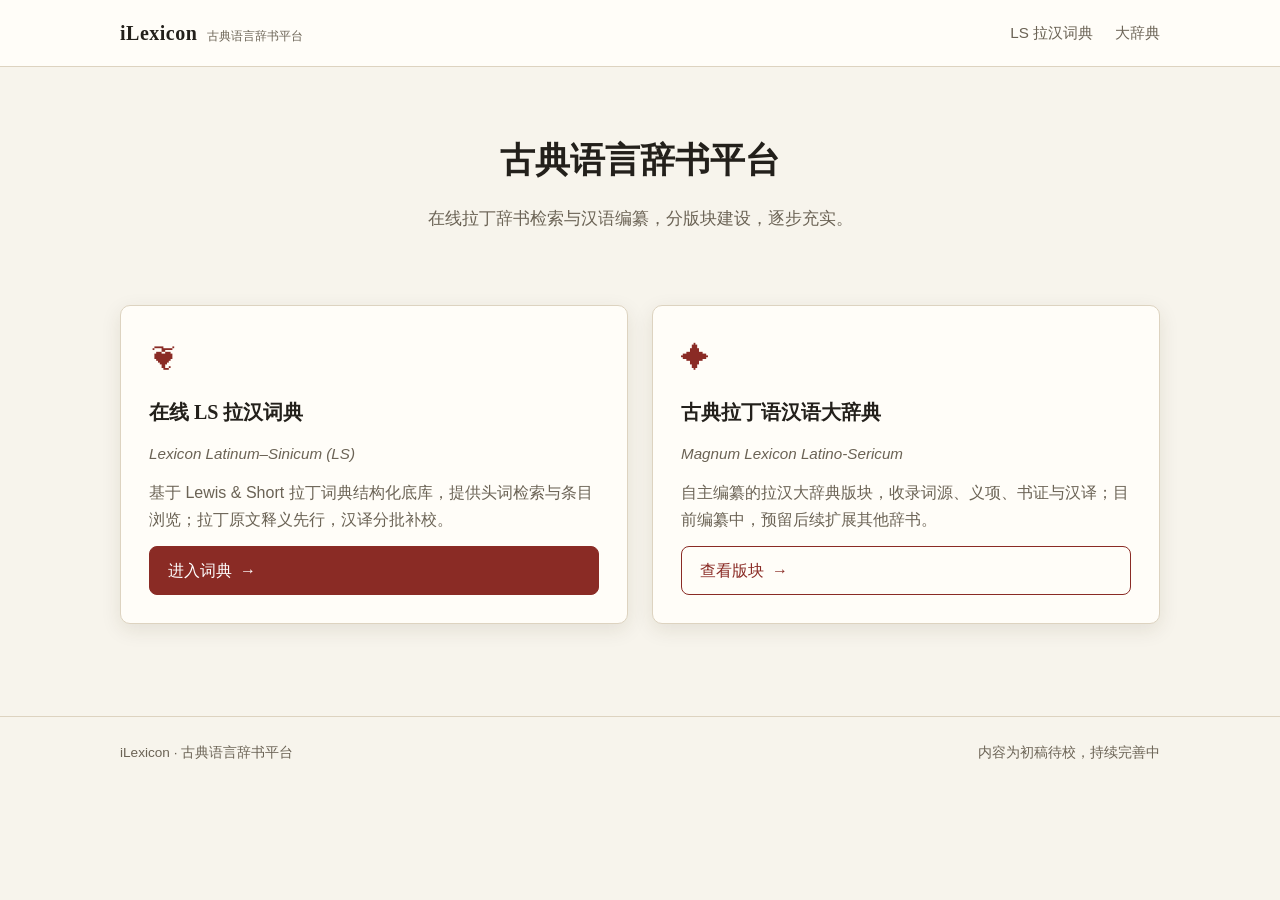
==== index.html @ 72907d19 "iLexicon static site: LS dictionary + Magnum placeholder" ====
<!DOCTYPE html>
<html lang="zh-CN">
<head>
    <meta charset="UTF-8">
    <meta name="viewport" content="width=device-width, initial-scale=1.0">
    <title>iLexicon | 古典语言辞书平台</title>
    <link rel="stylesheet" href="assets/css/style.css">
    <link rel="preconnect" href="https://fonts.googleapis.com">
</head>
<body>
    <nav class="navbar">
        <div class="nav-container">
            <a href="index.html" class="logo-link">
                <span class="logo-text">iLexicon</span>
                <span class="logo-sub">古典语言辞书平台</span>
            </a>
            <div class="nav-menu">
                <a href="ls.html" class="nav-link">LS 拉汉词典</a>
                <a href="magnum.html" class="nav-link">大辞典</a>
            </div>
        </div>
    </nav>

    <header class="hero">
        <div class="container">
            <h1 class="hero-title">古典语言辞书平台</h1>
            <p class="hero-sub">在线拉丁辞书检索与汉语编纂，分版块建设，逐步充实。</p>
        </div>
    </header>

    <main class="container">
        <section class="section">
            <div class="grid">
                <!-- 版块一：在线 LS 拉汉词典 -->
                <div class="card">
                    <div class="card-icon">❦</div>
                    <h2 class="card-title">在线 LS 拉汉词典</h2>
                    <div class="card-title-latin">Lexicon Latinum–Sinicum (LS)</div>
                    <p class="card-brief">基于 Lewis &amp; Short 拉丁词典结构化底库，提供头词检索与条目浏览；拉丁原文释义先行，汉译分批补校。</p>
                    <a href="ls.html" class="btn btn-primary">进入词典 <span>→</span></a>
                </div>

                <!-- 版块二：古典拉丁语汉语大辞典 -->
                <div class="card">
                    <div class="card-icon">✦</div>
                    <h2 class="card-title">古典拉丁语汉语大辞典</h2>
                    <div class="card-title-latin">Magnum Lexicon Latino-Sericum</div>
                    <p class="card-brief">自主编纂的拉汉大辞典版块，收录词源、义项、书证与汉译；目前编纂中，预留后续扩展其他辞书。</p>
                    <a href="magnum.html" class="btn btn-outline">查看版块 <span>→</span></a>
                </div>
            </div>
        </section>
    </main>

    <footer>
        <div class="container footer-inner">
            <span>iLexicon · 古典语言辞书平台</span>
            <span>内容为初稿待校，持续完善中</span>
        </div>
    </footer>
</body>
</html>
---- assets/css/style.css ----
:root {
    --bg: #f7f4ec;
    --bg-card: #fffdf8;
    --ink: #23201b;
    --ink-light: #6b6355;
    --border: #ddd3c0;
    --primary: #8a2b25;
    --primary-dark: #6d1f1a;
    --accent: #b98a3e;
    --radius: 10px;
    --shadow: 0 6px 20px rgba(60, 45, 20, 0.10);
    --serif: 'Noto Serif SC', 'Songti SC', Georgia, serif;
    --sans: 'Noto Sans SC', 'PingFang SC', sans-serif;
}

* { box-sizing: border-box; margin: 0; padding: 0; }

body {
    background: var(--bg);
    color: var(--ink);
    font-family: var(--sans);
    line-height: 1.7;
}

.container { max-width: 1080px; margin: 0 auto; padding: 0 20px; }

/* 顶部导航 */
.navbar {
    background: var(--bg-card);
    border-bottom: 1px solid var(--border);
    position: sticky; top: 0; z-index: 20;
}
.nav-container {
    display: flex; align-items: center; justify-content: space-between;
    padding: 16px 20px; max-width: 1080px; margin: 0 auto;
}
.logo-link { display: flex; align-items: baseline; gap: 10px; text-decoration: none; color: var(--ink); }
.logo-text { font-family: var(--serif); font-size: 1.25rem; font-weight: 700; letter-spacing: 0.5px; }
.logo-sub { font-size: 0.78rem; color: var(--ink-light); }
.nav-menu { display: flex; gap: 22px; }
.nav-link { text-decoration: none; color: var(--ink-light); font-size: 0.95rem; }
.nav-link:hover, .nav-link.active { color: var(--primary); }

/* 英雄区 */
.hero { padding: 64px 0 40px; text-align: center; }
.hero-title { font-family: var(--serif); font-size: 2.2rem; margin-bottom: 14px; }
.hero-sub { color: var(--ink-light); font-size: 1.05rem; max-width: 640px; margin: 0 auto; }

/* 版块卡片 */
.section { padding: 32px 0; }
.section-title { font-family: var(--serif); font-size: 1.4rem; margin-bottom: 24px; text-align: center; }
.grid { display: grid; grid-template-columns: repeat(2, 1fr); gap: 24px; }
.card {
    background: var(--bg-card); border: 1px solid var(--border);
    border-radius: var(--radius); padding: 28px; box-shadow: var(--shadow);
    display: flex; flex-direction: column; gap: 12px;
}
.card-icon { font-size: 1.8rem; color: var(--primary); }
.card-title { font-family: var(--serif); font-size: 1.25rem; }
.card-title-latin { font-style: italic; color: var(--ink-light); font-size: 0.95rem; }
.card-brief { color: var(--ink-light); flex-grow: 1; }
.btn {
    display: inline-flex; align-items: center; gap: 8px;
    padding: 10px 18px; border-radius: 8px; text-decoration: none;
    font-weight: 500; border: 1px solid var(--primary);
}
.btn-primary { background: var(--primary); color: #fff; }
.btn-primary:hover { background: var(--primary-dark); }
.btn-outline { background: transparent; color: var(--primary); }
.btn-outline:hover { background: rgba(138, 43, 37, 0.08); }

/* 词典页 */
.toolbar { display: flex; gap: 12px; flex-wrap: wrap; margin: 24px 0; align-items: center; }
.search-box {
    flex: 1; min-width: 220px; padding: 12px 16px; font-size: 1rem;
    border: 1px solid var(--border); border-radius: 8px; background: var(--bg-card);
}
.search-box:focus { outline: none; border-color: var(--primary); }
.alpha-bar { display: flex; flex-wrap: wrap; gap: 6px; margin-bottom: 18px; }
.alpha-bar button {
    width: 38px; height: 38px; border: 1px solid var(--border); background: var(--bg-card);
    border-radius: 8px; cursor: pointer; font-family: var(--serif);
}
.alpha-bar button.active, .alpha-bar button:hover { background: var(--primary); color: #fff; border-color: var(--primary); }
.result-meta { color: var(--ink-light); font-size: 0.9rem; margin-bottom: 12px; }
.result-list { display: grid; gap: 10px; }
.result-item {
    background: var(--bg-card); border: 1px solid var(--border); border-radius: 8px;
    padding: 14px 18px; cursor: pointer; display: flex; justify-content: space-between; gap: 12px;
}
.result-item:hover { border-color: var(--primary); }
.result-head { font-family: var(--serif); font-weight: 700; }
.result-pos { color: var(--accent); font-size: 0.85rem; }

/* 详情 */
.detail {
    background: var(--bg-card); border: 1px solid var(--border); border-radius: var(--radius);
    padding: 28px; margin-top: 20px;
}
.detail-head { display: flex; align-items: baseline; gap: 14px; flex-wrap: wrap; margin-bottom: 10px; }
.detail-title { font-family: var(--serif); font-size: 1.6rem; }
.detail-pos { color: var(--accent); font-style: italic; }
.detail-etym { color: var(--ink-light); font-size: 0.92rem; margin-bottom: 16px; }
.detail-body { white-space: pre-wrap; }
.detail-body h4 { font-family: var(--serif); margin: 14px 0 6px; }
.zh-block { border-left: 3px solid var(--accent); padding-left: 14px; margin: 12px 0; }
.tag { display: inline-block; font-size: 0.75rem; color: var(--ink-light); border: 1px solid var(--border); border-radius: 6px; padding: 2px 8px; }
.pending { color: var(--ink-light); font-style: italic; }

footer { margin-top: 60px; border-top: 1px solid var(--border); padding: 24px 0; color: var(--ink-light); font-size: 0.85rem; }
.footer-inner { display: flex; justify-content: space-between; flex-wrap: wrap; gap: 10px; }

@media (max-width: 720px) {
    .grid { grid-template-columns: 1fr; }
    .hero-title { font-size: 1.6rem; }
    .nav-menu { gap: 14px; }
}
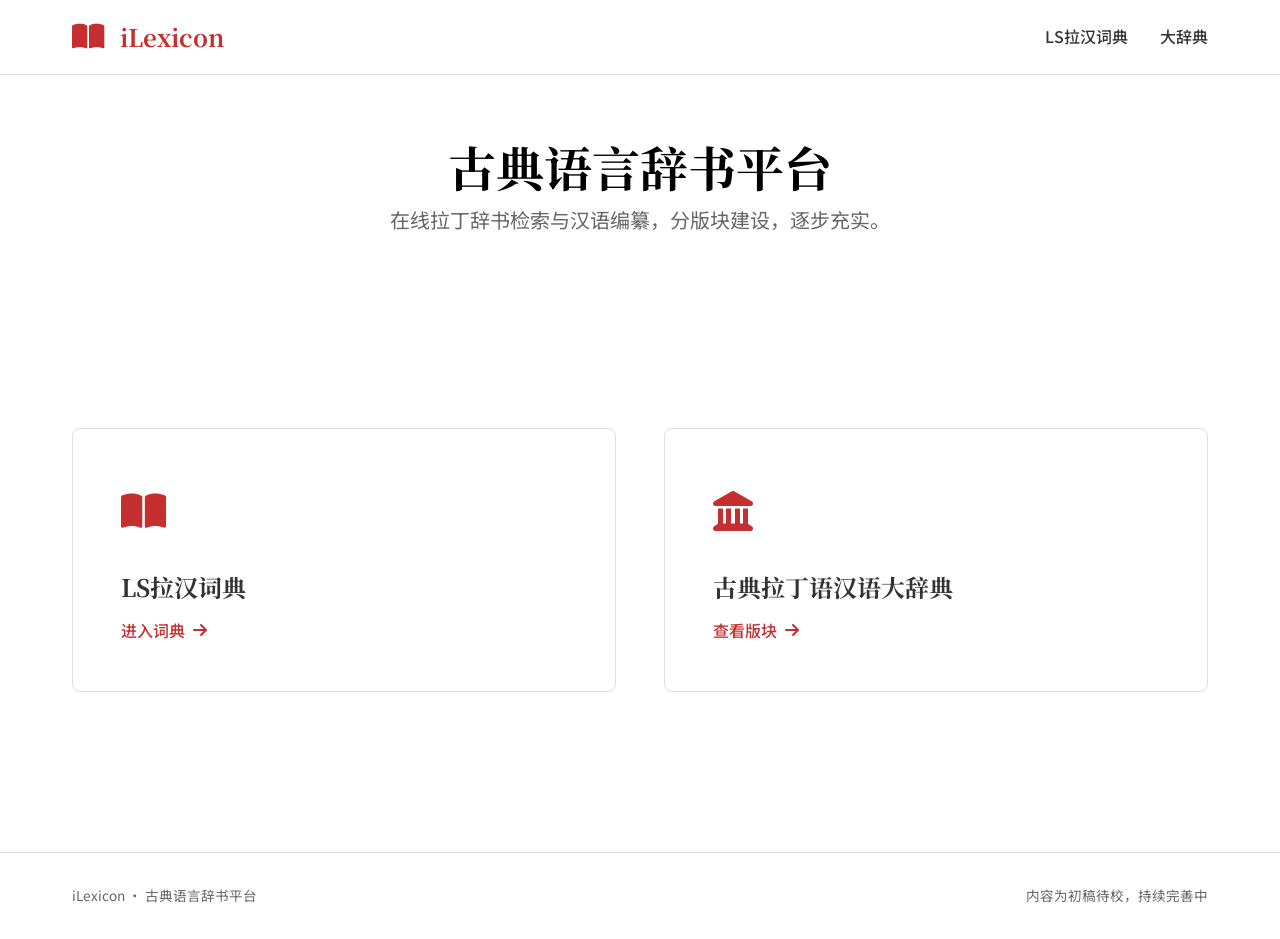
==== commit 65161d1d: "Align frontend with main site; add entry load feedback" ====
--- a/index.html
+++ b/index.html
@@ -4,18 +4,22 @@
     <meta charset="UTF-8">
     <meta name="viewport" content="width=device-width, initial-scale=1.0">
     <title>iLexicon | 古典语言辞书平台</title>
+    <link rel="icon" href="data:,">
     <link rel="stylesheet" href="assets/css/style.css">
-    <link rel="preconnect" href="https://fonts.googleapis.com">
+    <link rel="stylesheet" href="https://cdnjs.cloudflare.com/ajax/libs/font-awesome/6.4.0/css/all.min.css">
+    <link href="https://fonts.googleapis.com/css2?family=Noto+Serif+SC:wght@400;700&family=Noto+Sans+SC:wght@300;400;500&display=swap" rel="stylesheet">
 </head>
 <body>
     <nav class="navbar">
-        <div class="nav-container">
-            <a href="index.html" class="logo-link">
-                <span class="logo-text">iLexicon</span>
-                <span class="logo-sub">古典语言辞书平台</span>
-            </a>
+        <div class="container nav-container">
+            <div class="nav-brand">
+                <a href="index.html" class="logo-link">
+                    <i class="fas fa-book-open logo-icon"></i>
+                    <span class="logo-text">iLexicon</span>
+                </a>
+            </div>
             <div class="nav-menu">
-                <a href="ls.html" class="nav-link">LS 拉汉词典</a>
+                <a href="ls.html" class="nav-link">LS拉汉词典</a>
                 <a href="magnum.html" class="nav-link">大辞典</a>
             </div>
         </div>
@@ -31,22 +35,22 @@
     <main class="container">
         <section class="section">
             <div class="grid">
-                <!-- 版块一：在线 LS 拉汉词典 -->
+                <!-- 版块一：LS拉汉词典 -->
                 <div class="card">
-                    <div class="card-icon">❦</div>
-                    <h2 class="card-title">在线 LS 拉汉词典</h2>
-                    <div class="card-title-latin">Lexicon Latinum–Sinicum (LS)</div>
-                    <p class="card-brief">基于 Lewis &amp; Short 拉丁词典结构化底库，提供头词检索与条目浏览；拉丁原文释义先行，汉译分批补校。</p>
-                    <a href="ls.html" class="btn btn-primary">进入词典 <span>→</span></a>
+                    <div class="card-icon"><i class="fas fa-book-open"></i></div>
+                    <h2 class="card-title">LS拉汉词典</h2>
+                    <div class="card-actions">
+                        <a href="ls.html" class="tool-link">进入词典 <i class="fas fa-arrow-right"></i></a>
+                    </div>
                 </div>
 
                 <!-- 版块二：古典拉丁语汉语大辞典 -->
                 <div class="card">
-                    <div class="card-icon">✦</div>
+                    <div class="card-icon"><i class="fas fa-landmark"></i></div>
                     <h2 class="card-title">古典拉丁语汉语大辞典</h2>
-                    <div class="card-title-latin">Magnum Lexicon Latino-Sericum</div>
-                    <p class="card-brief">自主编纂的拉汉大辞典版块，收录词源、义项、书证与汉译；目前编纂中，预留后续扩展其他辞书。</p>
-                    <a href="magnum.html" class="btn btn-outline">查看版块 <span>→</span></a>
+                    <div class="card-actions">
+                        <a href="magnum.html" class="tool-link">查看版块 <i class="fas fa-arrow-right"></i></a>
+                    </div>
                 </div>
             </div>
         </section>
--- a/assets/css/style.css
+++ b/assets/css/style.css
@@ -1,117 +1,380 @@
+/* ===== iLexicon 辞书平台样式（对齐 iLogos Open 主站） ===== */
+
 :root {
-    --bg: #f7f4ec;
-    --bg-card: #fffdf8;
-    --ink: #23201b;
-    --ink-light: #6b6355;
-    --border: #ddd3c0;
-    --primary: #8a2b25;
-    --primary-dark: #6d1f1a;
-    --accent: #b98a3e;
-    --radius: 10px;
-    --shadow: 0 6px 20px rgba(60, 45, 20, 0.10);
-    --serif: 'Noto Serif SC', 'Songti SC', Georgia, serif;
-    --sans: 'Noto Sans SC', 'PingFang SC', sans-serif;
-}
-
-* { box-sizing: border-box; margin: 0; padding: 0; }
+    /* 中国红色系（与主站一致） */
+    --color-primary: #C62F2F;
+    --color-primary-dark: #A82525;
+    --color-primary-light: #E85454;
+    --color-primary-bg: #FFF5F5;
+
+    /* 中性色系（学术风格） */
+    --color-text: #333333;
+    --color-text-light: #666666;
+    --color-text-lighter: #888888;
+    --color-bg: #FFFFFF;
+    --color-bg-light: #F9F9F9;
+    --color-bg-gray: #F5F5F5;
+    --color-border: #E0E0E0;
+    --color-border-light: #EEEEEE;
+
+    /* 字体 */
+    --font-serif: 'Noto Serif SC', 'Noto Serif', serif;
+    --font-sans: 'Noto Sans SC', 'Roboto', -apple-system, BlinkMacSystemFont, sans-serif;
+
+    /* 间距 */
+    --spacing-xs: 0.5rem;
+    --spacing-sm: 1rem;
+    --spacing-md: 2rem;
+    --spacing-lg: 3rem;
+    --spacing-xl: 4rem;
+    --spacing-xxl: 6rem;
+
+    /* 圆角 / 阴影 / 过渡 */
+    --radius-sm: 4px;
+    --radius-md: 8px;
+    --radius-lg: 12px;
+    --shadow-sm: 0 2px 8px rgba(0, 0, 0, 0.08);
+    --shadow-md: 0 4px 12px rgba(0, 0, 0, 0.1);
+    --shadow-lg: 0 8px 24px rgba(0, 0, 0, 0.12);
+    --transition-fast: 0.2s ease;
+    --transition-normal: 0.3s ease;
+}
+
+* { margin: 0; padding: 0; box-sizing: border-box; }
+
+html { scroll-behavior: smooth; }
 
 body {
-    background: var(--bg);
-    color: var(--ink);
-    font-family: var(--sans);
-    line-height: 1.7;
-}
-
-.container { max-width: 1080px; margin: 0 auto; padding: 0 20px; }
-
-/* 顶部导航 */
+    font-family: var(--font-sans);
+    color: var(--color-text);
+    background-color: var(--color-bg);
+    line-height: 1.6;
+    overflow-x: hidden;
+    -webkit-font-smoothing: antialiased;
+    -moz-osx-font-smoothing: grayscale;
+}
+
+.container {
+    width: 100%;
+    max-width: 1200px;
+    margin: 0 auto;
+    padding: 0 var(--spacing-md);
+}
+
+h1, h2, h3, h4, h5, h6 {
+    font-family: var(--font-serif);
+    font-weight: 700;
+    line-height: 1.2;
+    margin-bottom: var(--spacing-sm);
+}
+
+a { color: var(--color-primary); text-decoration: none; transition: color var(--transition-fast); }
+a:hover { color: var(--color-primary-dark); }
+
+/* ===== 顶部导航（对齐主站 .navbar） ===== */
 .navbar {
-    background: var(--bg-card);
-    border-bottom: 1px solid var(--border);
-    position: sticky; top: 0; z-index: 20;
-}
+    position: sticky;
+    top: 0;
+    left: 0;
+    width: 100%;
+    background-color: rgba(255, 255, 255, 0.95);
+    border-bottom: 1px solid var(--color-border);
+    z-index: 1000;
+    padding: var(--spacing-sm) 0;
+    backdrop-filter: blur(10px);
+}
+
 .nav-container {
-    display: flex; align-items: center; justify-content: space-between;
-    padding: 16px 20px; max-width: 1080px; margin: 0 auto;
-}
-.logo-link { display: flex; align-items: baseline; gap: 10px; text-decoration: none; color: var(--ink); }
-.logo-text { font-family: var(--serif); font-size: 1.25rem; font-weight: 700; letter-spacing: 0.5px; }
-.logo-sub { font-size: 0.78rem; color: var(--ink-light); }
-.nav-menu { display: flex; gap: 22px; }
-.nav-link { text-decoration: none; color: var(--ink-light); font-size: 0.95rem; }
-.nav-link:hover, .nav-link.active { color: var(--primary); }
-
-/* 英雄区 */
-.hero { padding: 64px 0 40px; text-align: center; }
-.hero-title { font-family: var(--serif); font-size: 2.2rem; margin-bottom: 14px; }
-.hero-sub { color: var(--ink-light); font-size: 1.05rem; max-width: 640px; margin: 0 auto; }
-
-/* 版块卡片 */
-.section { padding: 32px 0; }
-.section-title { font-family: var(--serif); font-size: 1.4rem; margin-bottom: 24px; text-align: center; }
-.grid { display: grid; grid-template-columns: repeat(2, 1fr); gap: 24px; }
-.card {
-    background: var(--bg-card); border: 1px solid var(--border);
-    border-radius: var(--radius); padding: 28px; box-shadow: var(--shadow);
-    display: flex; flex-direction: column; gap: 12px;
-}
-.card-icon { font-size: 1.8rem; color: var(--primary); }
-.card-title { font-family: var(--serif); font-size: 1.25rem; }
-.card-title-latin { font-style: italic; color: var(--ink-light); font-size: 0.95rem; }
-.card-brief { color: var(--ink-light); flex-grow: 1; }
+    display: flex;
+    justify-content: space-between;
+    align-items: center;
+}
+
+.nav-brand { display: flex; align-items: center; }
+
+.logo-link {
+    display: flex;
+    align-items: center;
+    gap: var(--spacing-xs);
+    text-decoration: none;
+    color: var(--color-text);
+    transition: color var(--transition-fast);
+}
+.logo-link:hover { color: var(--color-primary); }
+
+.logo-icon {
+    font-size: 1.8rem;
+    font-weight: 900;
+    color: var(--color-primary);
+    margin-right: 0.5rem;
+    transition: all var(--transition-normal);
+}
+.logo-link:hover .logo-icon { color: var(--color-primary-dark); transform: scale(1.05); }
+
+.logo-text {
+    font-family: var(--font-serif);
+    font-size: 1.5rem;
+    font-weight: 700;
+    color: var(--color-primary);
+}
+
+.nav-menu {
+    display: flex;
+    align-items: center;
+    gap: var(--spacing-md);
+}
+
+.nav-link {
+    color: var(--color-text);
+    text-decoration: none;
+    font-weight: 500;
+    font-size: 1rem;
+    padding: var(--spacing-xs) 0;
+    position: relative;
+    transition: color var(--transition-fast);
+}
+.nav-link:hover { color: var(--color-primary); }
+.nav-link.active { color: var(--color-primary); }
+.nav-link.active::after {
+    content: '';
+    position: absolute;
+    bottom: 0;
+    left: 0;
+    width: 100%;
+    height: 2px;
+    background-color: var(--color-primary);
+}
+
+/* ===== 英雄区（对齐主站 .hero） ===== */
+.hero {
+    display: flex;
+    flex-direction: column;
+    align-items: center;
+    padding: var(--spacing-xl) var(--spacing-md) var(--spacing-lg);
+    text-align: center;
+}
+
+.hero-title {
+    font-family: var(--font-serif);
+    font-weight: 700;
+    font-size: clamp(1.8rem, 4vw, 3rem);
+    line-height: 1.15;
+    color: #000000;
+    margin: 0;
+}
+
+.hero-sub {
+    font-size: clamp(1rem, 2vw, 1.25rem);
+    color: var(--color-text-light);
+    margin: 10px auto 0;
+    max-width: 700px;
+}
+
+/* ===== 版块区块 ===== */
+.section { padding: var(--spacing-xxl) 0; }
+
+.section-title {
+    text-align: center;
+    margin-bottom: var(--spacing-sm);
+}
+
+.grid {
+    display: grid;
+    grid-template-columns: repeat(2, 1fr);
+    gap: var(--spacing-lg);
+    margin-top: var(--spacing-lg);
+}
+
+/* 卡片（对齐主站 .tool-card） */
+.card,
+.tool-card {
+    background-color: var(--color-bg);
+    border: 1px solid var(--color-border);
+    border-radius: var(--radius-md);
+    padding: var(--spacing-lg);
+    transition: all var(--transition-normal);
+    display: flex;
+    flex-direction: column;
+    height: 100%;
+}
+.card:hover,
+.tool-card:hover {
+    transform: translateY(-8px);
+    box-shadow: var(--shadow-lg);
+    border-color: var(--color-primary);
+}
+
+.card-icon,
+.tool-icon {
+    font-size: 2.5rem;
+    color: var(--color-primary);
+    margin-bottom: var(--spacing-md);
+}
+
+.card-title,
+.tool-title {
+    font-family: var(--font-serif);
+    font-size: 1.5rem;
+    margin-bottom: var(--spacing-sm);
+}
+
+.card-brief,
+.tool-description {
+    color: var(--color-text-light);
+    margin-bottom: var(--spacing-md);
+    flex-grow: 1;
+}
+
+.card-actions,
+.tool-actions { margin-top: auto; }
+
+.tool-link {
+    display: inline-flex;
+    align-items: center;
+    gap: var(--spacing-xs);
+    color: var(--color-primary);
+    font-weight: 500;
+    transition: all var(--transition-fast);
+}
+.tool-link:hover { color: var(--color-primary-dark); gap: var(--spacing-sm); }
+
+/* ===== 按钮（对齐主站 .btn） ===== */
 .btn {
-    display: inline-flex; align-items: center; gap: 8px;
-    padding: 10px 18px; border-radius: 8px; text-decoration: none;
-    font-weight: 500; border: 1px solid var(--primary);
-}
-.btn-primary { background: var(--primary); color: #fff; }
-.btn-primary:hover { background: var(--primary-dark); }
-.btn-outline { background: transparent; color: var(--primary); }
-.btn-outline:hover { background: rgba(138, 43, 37, 0.08); }
-
-/* 词典页 */
-.toolbar { display: flex; gap: 12px; flex-wrap: wrap; margin: 24px 0; align-items: center; }
+    display: inline-flex;
+    align-items: center;
+    justify-content: center;
+    gap: 0.5rem;
+    padding: 0.875rem 1.75rem;
+    border-radius: var(--radius-sm);
+    font-weight: 500;
+    font-size: 1rem;
+    text-align: center;
+    cursor: pointer;
+    border: 1px solid var(--color-primary);
+    transition: all var(--transition-normal);
+}
+
+.btn-primary { background-color: var(--color-primary); color: #fff; }
+.btn-primary:hover {
+    background-color: var(--color-primary-dark);
+    border-color: var(--color-primary-dark);
+    transform: translateY(-2px);
+    box-shadow: var(--shadow-md);
+}
+
+.btn-secondary,
+.btn-outline {
+    background-color: transparent;
+    color: var(--color-primary);
+}
+.btn-secondary:hover,
+.btn-outline:hover {
+    background-color: var(--color-primary);
+    color: #fff;
+    transform: translateY(-2px);
+    box-shadow: var(--shadow-md);
+}
+
+/* ===== 词典页工具条 ===== */
+.toolbar {
+    display: flex;
+    gap: 12px;
+    flex-wrap: wrap;
+    margin: var(--spacing-md) 0;
+    align-items: center;
+}
+
 .search-box {
-    flex: 1; min-width: 220px; padding: 12px 16px; font-size: 1rem;
-    border: 1px solid var(--border); border-radius: 8px; background: var(--bg-card);
-}
-.search-box:focus { outline: none; border-color: var(--primary); }
-.alpha-bar { display: flex; flex-wrap: wrap; gap: 6px; margin-bottom: 18px; }
+    flex: 1;
+    min-width: 220px;
+    padding: 0.875rem 1rem;
+    font-size: 1rem;
+    font-family: var(--font-sans);
+    color: var(--color-text);
+    border: 1px solid var(--color-border);
+    border-radius: var(--radius-md);
+    background: var(--color-bg);
+}
+.search-box::placeholder { color: var(--color-text-lighter); }
+.search-box:focus { outline: none; border-color: var(--color-primary); }
+
+.alpha-bar { display: flex; flex-wrap: wrap; gap: 6px; margin-bottom: var(--spacing-md); }
 .alpha-bar button {
-    width: 38px; height: 38px; border: 1px solid var(--border); background: var(--bg-card);
-    border-radius: 8px; cursor: pointer; font-family: var(--serif);
-}
-.alpha-bar button.active, .alpha-bar button:hover { background: var(--primary); color: #fff; border-color: var(--primary); }
-.result-meta { color: var(--ink-light); font-size: 0.9rem; margin-bottom: 12px; }
+    width: 38px;
+    height: 38px;
+    border: 1px solid var(--color-border);
+    background: var(--color-bg);
+    border-radius: var(--radius-md);
+    cursor: pointer;
+    font-family: var(--font-serif);
+    color: var(--color-text);
+    transition: all var(--transition-fast);
+}
+.alpha-bar button:hover { border-color: var(--color-primary); color: var(--color-primary); }
+.alpha-bar button.active { background: var(--color-primary); color: #fff; border-color: var(--color-primary); }
+
+.result-meta { color: var(--color-text-light); font-size: 0.9rem; margin-bottom: var(--spacing-sm); }
+
 .result-list { display: grid; gap: 10px; }
 .result-item {
-    background: var(--bg-card); border: 1px solid var(--border); border-radius: 8px;
-    padding: 14px 18px; cursor: pointer; display: flex; justify-content: space-between; gap: 12px;
-}
-.result-item:hover { border-color: var(--primary); }
-.result-head { font-family: var(--serif); font-weight: 700; }
-.result-pos { color: var(--accent); font-size: 0.85rem; }
-
-/* 详情 */
+    background: var(--color-bg);
+    border: 1px solid var(--color-border);
+    border-radius: var(--radius-md);
+    padding: 14px 18px;
+    cursor: pointer;
+    display: flex;
+    justify-content: space-between;
+    gap: 12px;
+    transition: all var(--transition-fast);
+}
+.result-item:hover { border-color: var(--color-primary); }
+.result-head { font-family: var(--font-serif); font-weight: 700; }
+.result-pos { color: var(--color-text-light); font-size: 0.85rem; }
+
+/* ===== 详情卡片 ===== */
 .detail {
-    background: var(--bg-card); border: 1px solid var(--border); border-radius: var(--radius);
-    padding: 28px; margin-top: 20px;
-}
+    background: var(--color-bg);
+    border: 1px solid var(--color-border);
+    border-radius: var(--radius-md);
+    padding: var(--spacing-lg);
+    margin-top: var(--spacing-md);
+}
+
 .detail-head { display: flex; align-items: baseline; gap: 14px; flex-wrap: wrap; margin-bottom: 10px; }
-.detail-title { font-family: var(--serif); font-size: 1.6rem; }
-.detail-pos { color: var(--accent); font-style: italic; }
-.detail-etym { color: var(--ink-light); font-size: 0.92rem; margin-bottom: 16px; }
+.detail-title { font-family: var(--font-serif); font-size: 1.6rem; }
+.detail-pos { color: var(--color-text-light); font-style: italic; }
+.detail-etym { color: var(--color-text-light); font-size: 0.92rem; margin-bottom: var(--spacing-md); }
 .detail-body { white-space: pre-wrap; }
-.detail-body h4 { font-family: var(--serif); margin: 14px 0 6px; }
-.zh-block { border-left: 3px solid var(--accent); padding-left: 14px; margin: 12px 0; }
-.tag { display: inline-block; font-size: 0.75rem; color: var(--ink-light); border: 1px solid var(--border); border-radius: 6px; padding: 2px 8px; }
-.pending { color: var(--ink-light); font-style: italic; }
-
-footer { margin-top: 60px; border-top: 1px solid var(--border); padding: 24px 0; color: var(--ink-light); font-size: 0.85rem; }
+.detail-body h4 { font-family: var(--font-serif); margin: 14px 0 6px; }
+
+.zh-block { border-left: 3px solid var(--color-primary); padding-left: 14px; margin: 12px 0; }
+
+.tag {
+    display: inline-block;
+    font-size: 0.75rem;
+    color: var(--color-text-light);
+    border: 1px solid var(--color-border);
+    border-radius: 6px;
+    padding: 2px 8px;
+}
+
+.pending { color: var(--color-text-light); font-style: italic; }
+
+.loading { color: var(--color-text-light); padding: 14px 0; }
+
+/* ===== 页脚 ===== */
+footer {
+    margin-top: var(--spacing-xl);
+    border-top: 1px solid var(--color-border);
+    padding: var(--spacing-md) 0;
+    color: var(--color-text-light);
+    font-size: 0.85rem;
+}
 .footer-inner { display: flex; justify-content: space-between; flex-wrap: wrap; gap: 10px; }
 
 @media (max-width: 720px) {
     .grid { grid-template-columns: 1fr; }
     .hero-title { font-size: 1.6rem; }
-    .nav-menu { gap: 14px; }
-}
+    .nav-menu { gap: var(--spacing-sm); }
+    .nav-link { font-size: 0.92rem; }
+}
